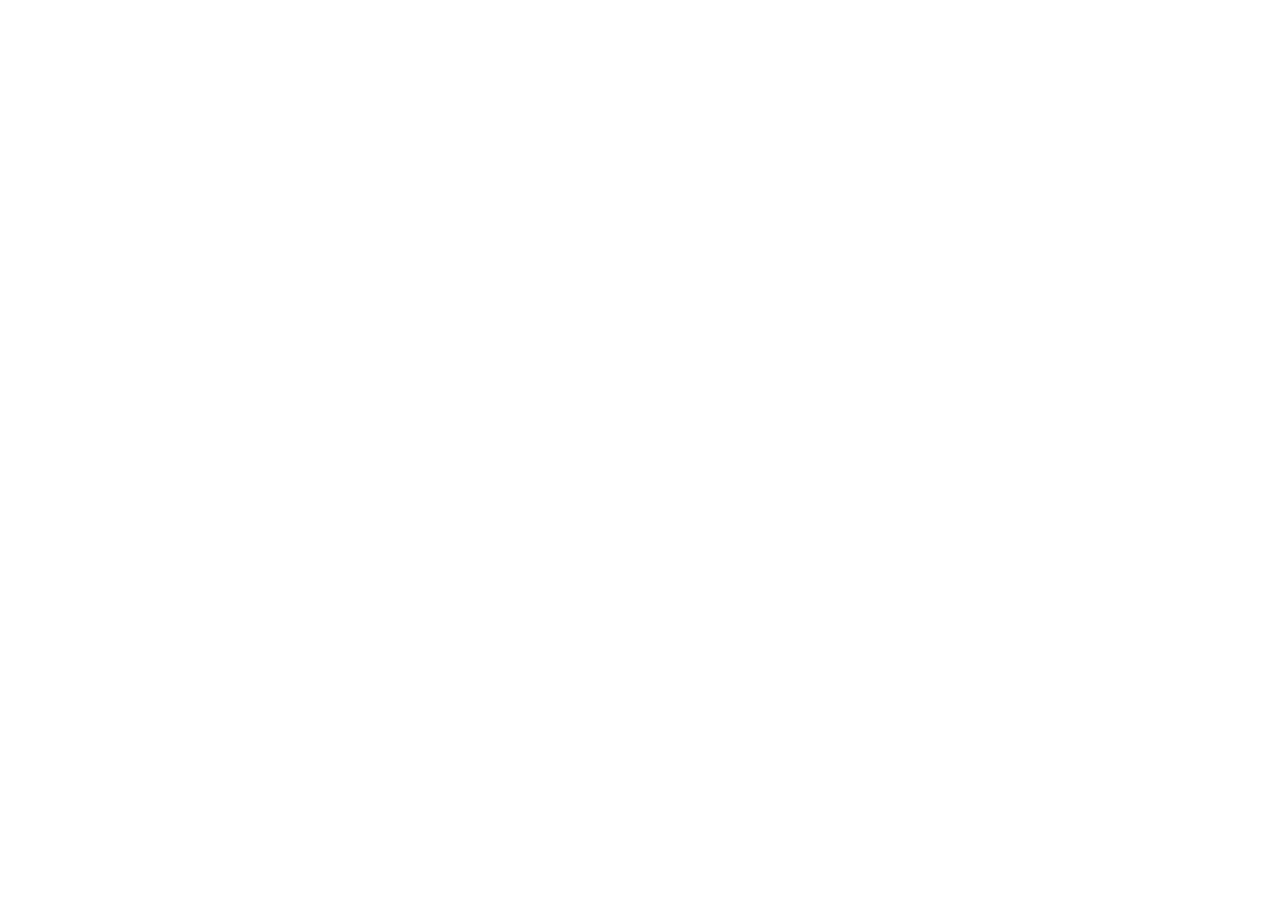
==== lottery/index.html @ cad8c3d2 "Host Thai lottery check page" ====
<!DOCTYPE html>
<html lang="en">
<head>
<meta charset="UTF-8" />
<meta name="viewport" content="width=device-width, initial-scale=1" />
<title>Thai lottery check · last 12 months</title>
<meta http-equiv="refresh" content="0; url=https://piyaster11.github.io/thai-lottery-check/">
<style>
  :root { --bg:#f6f3ee; --ink:#1c1915; --muted:#6e655c; --card:#fffdf9; --line:#e6dccf; --hit:#1f7a4d; --miss:#b42318; }
  * { box-sizing:border-box; }
  body { margin:0; font-family:"Segoe UI","Noto Sans Thai",sans-serif; background:var(--bg); color:var(--ink); }
  .wrap { max-width:980px; margin:0 auto; padding:28px 16px 48px; }
  h1 { font-size:26px; margin:0 0 6px; }
  h2 { font-size:18px; margin:0 0 10px; }
  p { margin:0 0 10px; }
  .sub { color:var(--muted); margin:0 0 18px; }
  .card { background:var(--card); border:1px solid var(--line); border-radius:14px; padding:16px; margin-bottom:14px; }
  table { width:100%; border-collapse:collapse; font-size:14px; }
  th, td { text-align:left; padding:8px 6px; border-bottom:1px solid var(--line); vertical-align:top; }
  th { color:var(--muted); font-size:12px; }
  .hit { color:var(--hit); font-weight:700; }
  .miss { color:var(--miss); font-weight:700; }
  .none { color:var(--muted); }
  .note { color:var(--muted); font-size:13px; }
</style>
</head>
<body>
<div class="wrap">
  <h1>Thai lottery check, last 12 months</h1>
  <p class="sub">Official draws 1 Oct 2025 to 1 Oct 2026. Hit means the page named the exact เลขท้าย 2 ตัว before the draw. Miss means they named other numbers. A dash means no dated post was found for that draw.</p>
  <div class="card">
    <h2>Short answer</h2>
    <p>Nobody famous was reliably right. แม่น้ำหนึ่ง, เจ๊ฟองเบียร์ and เจ๊นุ๊ก missed every draw I could check. Two hits showed up, but both pages listed several numbers, so one hit is not a system. คำชะโนด listed 14 pairs and got 64. อาจารย์กิม listed 5 pairs and got 48.</p>
    <p class="note">A page that posts 10 numbers should get the last 2 digits about 1 time in 10 by luck. Posting more numbers is not skill.</p>
  </div>
  <div class="card">
    <h2>Timeline · เลขท้าย 2 ตัว</h2>
    <table>
      <thead><tr><th>Draw</th><th>เลขท้าย 2 ตัว</th><th>First prize</th><th>Who posted numbers</th><th>Hit or miss</th></tr></thead>
      <tbody>
        <tr><td>1 Oct 2025</td><td>77</td><td>876978</td><td class="none">No dated post found</td><td class="none">—</td></tr>
        <tr><td>16 Oct 2025</td><td>61</td><td>059696</td><td class="none">No dated post found</td><td class="none">—</td></tr>
        <tr><td>1 Nov 2025</td><td>87</td><td>345898</td><td class="none">No dated post found</td><td class="none">—</td></tr>
        <tr><td>16 Nov 2025</td><td>37</td><td>458145</td><td class="none">No dated post found</td><td class="none">—</td></tr>
        <tr><td>1 Dec 2025</td><td>22</td><td>461252</td><td class="none">No dated post found</td><td class="none">—</td></tr>
        <tr><td>16 Dec 2025</td><td>52</td><td>763895</td><td class="none">No dated post found</td><td class="none">—</td></tr>
        <tr><td>2 Jan 2026</td><td>16</td><td>837706</td><td class="none">No dated post found</td><td class="none">—</td></tr>
        <tr><td>17 Jan 2026</td><td>02</td><td>878972</td><td class="none">No dated post found</td><td class="none">—</td></tr>
        <tr><td>1 Feb 2026</td><td>48</td><td>174629</td><td class="none">No dated post found</td><td class="none">—</td></tr>
        <tr><td>16 Feb 2026</td><td>07</td><td>340563</td><td class="none">No dated post found</td><td class="none">—</td></tr>
        <tr><td>1 Mar 2026</td><td>06</td><td>820866</td><td>แม่น้ำหนึ่ง 13 12 16 32 36 26<br>เจ๊ฟองเบียร์ 91 96 92 94<br>เจ๊นุ๊ก 41 43 45 78 79 49</td><td class="miss">Miss<br>Miss<br>Miss</td></tr>
        <tr><td>16 Mar 2026</td><td>64</td><td>833009</td><td class="none">No dated post found</td><td class="none">—</td></tr>
        <tr><td>1 Apr 2026</td><td>47</td><td>292514</td><td>แม่น้ำหนึ่ง 79 74 71 41 94 19</td><td class="miss">Miss</td></tr>
        <tr><td>16 Apr 2026</td><td>77</td><td>309612</td><td class="none">No dated post found</td><td class="none">—</td></tr>
        <tr><td>2 May 2026</td><td>43</td><td>536077</td><td class="none">No dated post found</td><td class="none">—</td></tr>
        <tr><td>16 May 2026</td><td>08</td><td>107387</td><td class="none">No dated post found</td><td class="none">—</td></tr>
        <tr><td>1 Jun 2026</td><td>95</td><td>173770</td><td class="none">No dated post found</td><td class="none">—</td></tr>
        <tr><td>16 Jun 2026</td><td>48</td><td>287184</td><td>แม่น้ำหนึ่ง 51 57 58 71 78 81<br>เจ๊ฟองเบียร์ 91 95 98<br>อาจารย์กิม 41 51 48 58 38</td><td class="miss">Miss<br>Miss<br><span class="hit">Hit 48</span></td></tr>
        <tr><td>1 Jul 2026</td><td>62</td><td>751495</td><td>แม่น้ำหนึ่ง 12 39 13 19 29 23</td><td class="miss">Miss</td></tr>
        <tr><td>16 Jul 2026</td><td>71</td><td>639214</td><td class="none">No dated post found</td><td class="none">—</td></tr>
        <tr><td>1 Aug 2026</td><td>69</td><td>932479</td><td class="none">No dated post found</td><td class="none">—</td></tr>
        <tr><td>16 Aug 2026</td><td>53</td><td>004615</td><td class="none">No dated post found</td><td class="none">—</td></tr>
        <tr><td>1 Sep 2026</td><td>04</td><td>417212</td><td class="none">No dated post found</td><td class="none">—</td></tr>
        <tr><td>16 Sep 2026</td><td>64</td><td>730640</td><td>แม่น้ำหนึ่ง 45 54 42 52 84<br>คำชะโนด 60 61 62 91 90 94 64 65 97 98 36 70 34 78</td><td class="miss">Miss<br><span class="hit">Hit 64</span></td></tr>
        <tr><td>1 Oct 2026</td><td>70</td><td>402701</td><td>แม่น้ำหนึ่ง 74 47 37 43 34 73<br>เจ๊ฟองเบียร์ 71 76 75<br>เจ๊นุ๊ก 60 61 62<br>น้องเพชรกล้า 85 35 24 62 92 68 98 15<br>หวย AI ไทยรัฐ 59 76 66 51 71 61 57 69 15 55</td><td class="miss">Miss<br>Miss<br>Miss<br>Miss<br>Miss</td></tr>
      </tbody>
    </table>
    <p class="note">Repeats in this year: 77, 48 and 64 each came out twice. Everything else came out once.</p>
  </div>
  <div class="card">
    <h2>Score, only the draws I could check</h2>
    <table>
      <thead><tr><th>Page</th><th>Draws checked</th><th>Hit</th><th>Miss</th></tr></thead>
      <tbody>
        <tr><td>แม่น้ำหนึ่ง</td><td>5</td><td>0</td><td class="miss">5</td></tr>
        <tr><td>เจ๊ฟองเบียร์</td><td>3</td><td>0</td><td class="miss">3</td></tr>
        <tr><td>เจ๊นุ๊ก</td><td>2</td><td>0</td><td class="miss">2</td></tr>
        <tr><td>น้องเพชรกล้า</td><td>1</td><td>0</td><td class="miss">1</td></tr>
        <tr><td>หวย AI ไทยรัฐ</td><td>1</td><td>0</td><td class="miss">1</td></tr>
        <tr><td>อาจารย์กิม</td><td>1</td><td class="hit">1</td><td>0</td></tr>
        <tr><td>คำชะโนด</td><td>1</td><td class="hit">1</td><td>0</td></tr>
      </tbody>
    </table>
  </div>
</div>
</body>
</html>
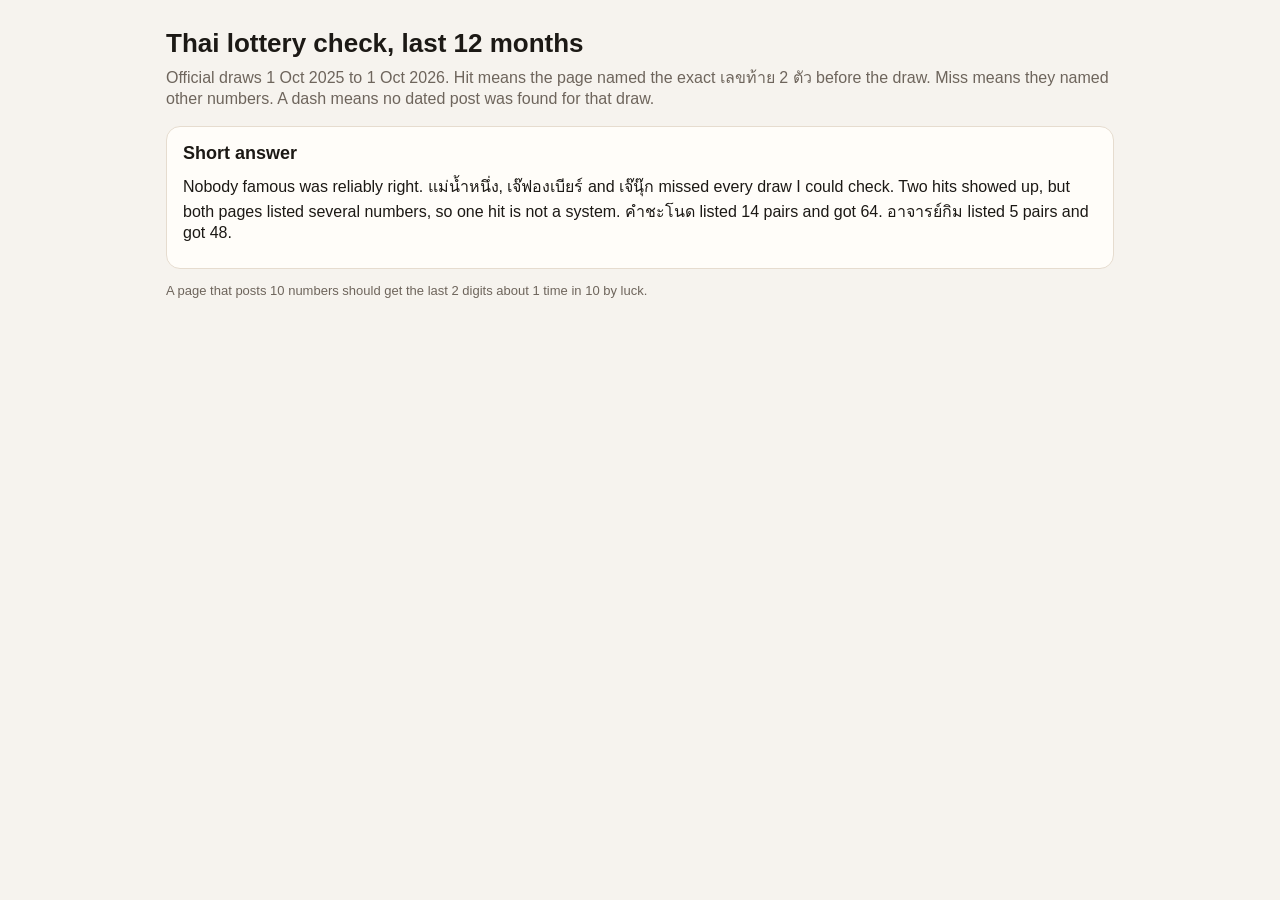
==== commit bfc54752: "Remove redirect so the lottery page stays on this URL" ====
--- a/lottery/index.html
+++ b/lottery/index.html
@@ -4,7 +4,6 @@
 <meta charset="UTF-8" />
 <meta name="viewport" content="width=device-width, initial-scale=1" />
 <title>Thai lottery check · last 12 months</title>
-<meta http-equiv="refresh" content="0; url=https://piyaster11.github.io/thai-lottery-check/">
 <style>
   :root { --bg:#f6f3ee; --ink:#1c1915; --muted:#6e655c; --card:#fffdf9; --line:#e6dccf; --hit:#1f7a4d; --miss:#b42318; }
   * { box-sizing:border-box; }
@@ -31,57 +30,8 @@
   <div class="card">
     <h2>Short answer</h2>
     <p>Nobody famous was reliably right. แม่น้ำหนึ่ง, เจ๊ฟองเบียร์ and เจ๊นุ๊ก missed every draw I could check. Two hits showed up, but both pages listed several numbers, so one hit is not a system. คำชะโนด listed 14 pairs and got 64. อาจารย์กิม listed 5 pairs and got 48.</p>
-    <p class="note">A page that posts 10 numbers should get the last 2 digits about 1 time in 10 by luck. Posting more numbers is not skill.</p>
   </div>
-  <div class="card">
-    <h2>Timeline · เลขท้าย 2 ตัว</h2>
-    <table>
-      <thead><tr><th>Draw</th><th>เลขท้าย 2 ตัว</th><th>First prize</th><th>Who posted numbers</th><th>Hit or miss</th></tr></thead>
-      <tbody>
-        <tr><td>1 Oct 2025</td><td>77</td><td>876978</td><td class="none">No dated post found</td><td class="none">—</td></tr>
-        <tr><td>16 Oct 2025</td><td>61</td><td>059696</td><td class="none">No dated post found</td><td class="none">—</td></tr>
-        <tr><td>1 Nov 2025</td><td>87</td><td>345898</td><td class="none">No dated post found</td><td class="none">—</td></tr>
-        <tr><td>16 Nov 2025</td><td>37</td><td>458145</td><td class="none">No dated post found</td><td class="none">—</td></tr>
-        <tr><td>1 Dec 2025</td><td>22</td><td>461252</td><td class="none">No dated post found</td><td class="none">—</td></tr>
-        <tr><td>16 Dec 2025</td><td>52</td><td>763895</td><td class="none">No dated post found</td><td class="none">—</td></tr>
-        <tr><td>2 Jan 2026</td><td>16</td><td>837706</td><td class="none">No dated post found</td><td class="none">—</td></tr>
-        <tr><td>17 Jan 2026</td><td>02</td><td>878972</td><td class="none">No dated post found</td><td class="none">—</td></tr>
-        <tr><td>1 Feb 2026</td><td>48</td><td>174629</td><td class="none">No dated post found</td><td class="none">—</td></tr>
-        <tr><td>16 Feb 2026</td><td>07</td><td>340563</td><td class="none">No dated post found</td><td class="none">—</td></tr>
-        <tr><td>1 Mar 2026</td><td>06</td><td>820866</td><td>แม่น้ำหนึ่ง 13 12 16 32 36 26<br>เจ๊ฟองเบียร์ 91 96 92 94<br>เจ๊นุ๊ก 41 43 45 78 79 49</td><td class="miss">Miss<br>Miss<br>Miss</td></tr>
-        <tr><td>16 Mar 2026</td><td>64</td><td>833009</td><td class="none">No dated post found</td><td class="none">—</td></tr>
-        <tr><td>1 Apr 2026</td><td>47</td><td>292514</td><td>แม่น้ำหนึ่ง 79 74 71 41 94 19</td><td class="miss">Miss</td></tr>
-        <tr><td>16 Apr 2026</td><td>77</td><td>309612</td><td class="none">No dated post found</td><td class="none">—</td></tr>
-        <tr><td>2 May 2026</td><td>43</td><td>536077</td><td class="none">No dated post found</td><td class="none">—</td></tr>
-        <tr><td>16 May 2026</td><td>08</td><td>107387</td><td class="none">No dated post found</td><td class="none">—</td></tr>
-        <tr><td>1 Jun 2026</td><td>95</td><td>173770</td><td class="none">No dated post found</td><td class="none">—</td></tr>
-        <tr><td>16 Jun 2026</td><td>48</td><td>287184</td><td>แม่น้ำหนึ่ง 51 57 58 71 78 81<br>เจ๊ฟองเบียร์ 91 95 98<br>อาจารย์กิม 41 51 48 58 38</td><td class="miss">Miss<br>Miss<br><span class="hit">Hit 48</span></td></tr>
-        <tr><td>1 Jul 2026</td><td>62</td><td>751495</td><td>แม่น้ำหนึ่ง 12 39 13 19 29 23</td><td class="miss">Miss</td></tr>
-        <tr><td>16 Jul 2026</td><td>71</td><td>639214</td><td class="none">No dated post found</td><td class="none">—</td></tr>
-        <tr><td>1 Aug 2026</td><td>69</td><td>932479</td><td class="none">No dated post found</td><td class="none">—</td></tr>
-        <tr><td>16 Aug 2026</td><td>53</td><td>004615</td><td class="none">No dated post found</td><td class="none">—</td></tr>
-        <tr><td>1 Sep 2026</td><td>04</td><td>417212</td><td class="none">No dated post found</td><td class="none">—</td></tr>
-        <tr><td>16 Sep 2026</td><td>64</td><td>730640</td><td>แม่น้ำหนึ่ง 45 54 42 52 84<br>คำชะโนด 60 61 62 91 90 94 64 65 97 98 36 70 34 78</td><td class="miss">Miss<br><span class="hit">Hit 64</span></td></tr>
-        <tr><td>1 Oct 2026</td><td>70</td><td>402701</td><td>แม่น้ำหนึ่ง 74 47 37 43 34 73<br>เจ๊ฟองเบียร์ 71 76 75<br>เจ๊นุ๊ก 60 61 62<br>น้องเพชรกล้า 85 35 24 62 92 68 98 15<br>หวย AI ไทยรัฐ 59 76 66 51 71 61 57 69 15 55</td><td class="miss">Miss<br>Miss<br>Miss<br>Miss<br>Miss</td></tr>
-      </tbody>
-    </table>
-    <p class="note">Repeats in this year: 77, 48 and 64 each came out twice. Everything else came out once.</p>
-  </div>
-  <div class="card">
-    <h2>Score, only the draws I could check</h2>
-    <table>
-      <thead><tr><th>Page</th><th>Draws checked</th><th>Hit</th><th>Miss</th></tr></thead>
-      <tbody>
-        <tr><td>แม่น้ำหนึ่ง</td><td>5</td><td>0</td><td class="miss">5</td></tr>
-        <tr><td>เจ๊ฟองเบียร์</td><td>3</td><td>0</td><td class="miss">3</td></tr>
-        <tr><td>เจ๊นุ๊ก</td><td>2</td><td>0</td><td class="miss">2</td></tr>
-        <tr><td>น้องเพชรกล้า</td><td>1</td><td>0</td><td class="miss">1</td></tr>
-        <tr><td>หวย AI ไทยรัฐ</td><td>1</td><td>0</td><td class="miss">1</td></tr>
-        <tr><td>อาจารย์กิม</td><td>1</td><td class="hit">1</td><td>0</td></tr>
-        <tr><td>คำชะโนด</td><td>1</td><td class="hit">1</td><td>0</td></tr>
-      </tbody>
-    </table>
-  </div>
+  <p class="note">A page that posts 10 numbers should get the last 2 digits about 1 time in 10 by luck.</p>
 </div>
 </body>
 </html>
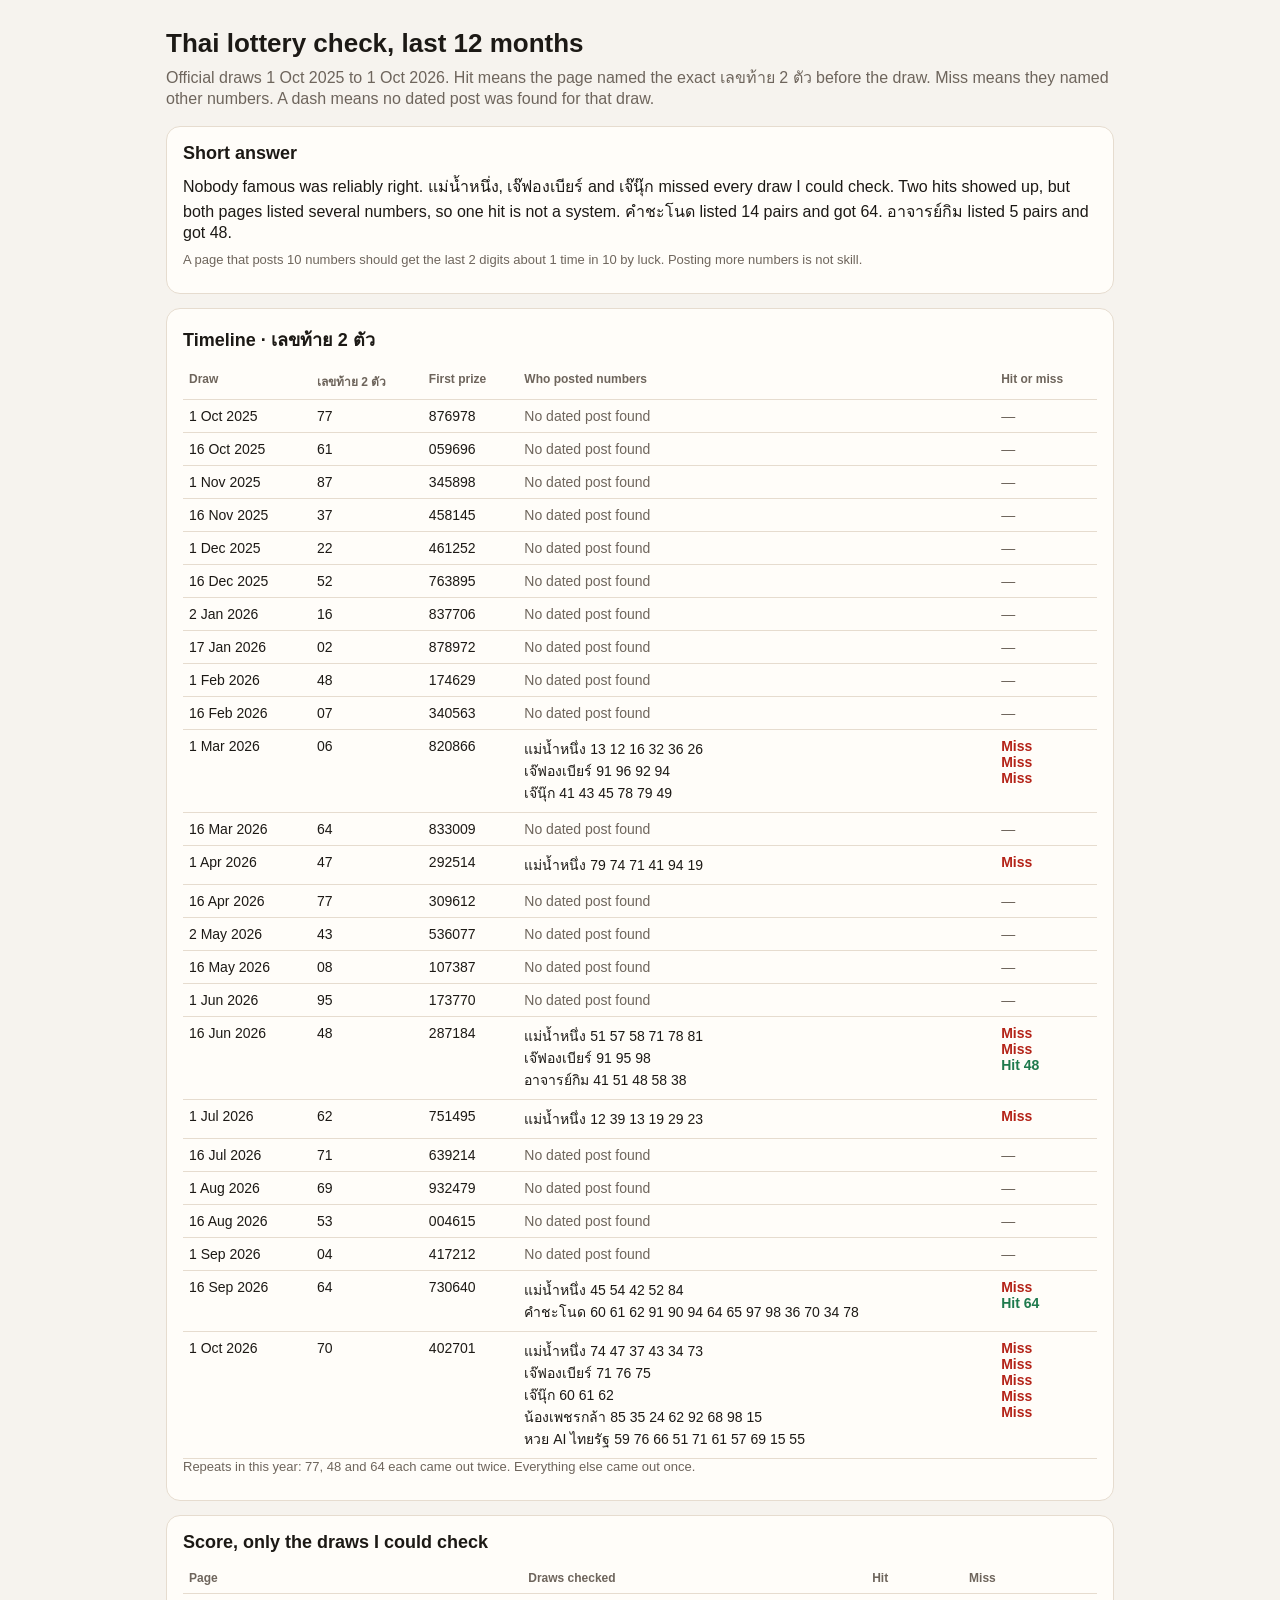
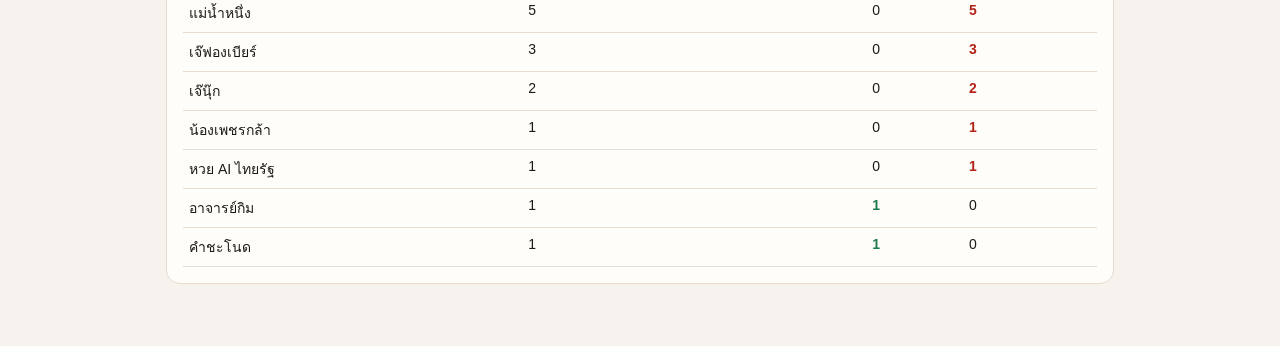
==== commit 7a05cf25: "Restore full lottery timeline page" ====
--- a/lottery/index.html
+++ b/lottery/index.html
@@ -30,8 +30,57 @@
   <div class="card">
     <h2>Short answer</h2>
     <p>Nobody famous was reliably right. แม่น้ำหนึ่ง, เจ๊ฟองเบียร์ and เจ๊นุ๊ก missed every draw I could check. Two hits showed up, but both pages listed several numbers, so one hit is not a system. คำชะโนด listed 14 pairs and got 64. อาจารย์กิม listed 5 pairs and got 48.</p>
+    <p class="note">A page that posts 10 numbers should get the last 2 digits about 1 time in 10 by luck. Posting more numbers is not skill.</p>
   </div>
-  <p class="note">A page that posts 10 numbers should get the last 2 digits about 1 time in 10 by luck.</p>
+  <div class="card">
+    <h2>Timeline · เลขท้าย 2 ตัว</h2>
+    <table>
+      <thead><tr><th>Draw</th><th>เลขท้าย 2 ตัว</th><th>First prize</th><th>Who posted numbers</th><th>Hit or miss</th></tr></thead>
+      <tbody>
+        <tr><td>1 Oct 2025</td><td>77</td><td>876978</td><td class="none">No dated post found</td><td class="none">—</td></tr>
+        <tr><td>16 Oct 2025</td><td>61</td><td>059696</td><td class="none">No dated post found</td><td class="none">—</td></tr>
+        <tr><td>1 Nov 2025</td><td>87</td><td>345898</td><td class="none">No dated post found</td><td class="none">—</td></tr>
+        <tr><td>16 Nov 2025</td><td>37</td><td>458145</td><td class="none">No dated post found</td><td class="none">—</td></tr>
+        <tr><td>1 Dec 2025</td><td>22</td><td>461252</td><td class="none">No dated post found</td><td class="none">—</td></tr>
+        <tr><td>16 Dec 2025</td><td>52</td><td>763895</td><td class="none">No dated post found</td><td class="none">—</td></tr>
+        <tr><td>2 Jan 2026</td><td>16</td><td>837706</td><td class="none">No dated post found</td><td class="none">—</td></tr>
+        <tr><td>17 Jan 2026</td><td>02</td><td>878972</td><td class="none">No dated post found</td><td class="none">—</td></tr>
+        <tr><td>1 Feb 2026</td><td>48</td><td>174629</td><td class="none">No dated post found</td><td class="none">—</td></tr>
+        <tr><td>16 Feb 2026</td><td>07</td><td>340563</td><td class="none">No dated post found</td><td class="none">—</td></tr>
+        <tr><td>1 Mar 2026</td><td>06</td><td>820866</td><td>แม่น้ำหนึ่ง 13 12 16 32 36 26<br>เจ๊ฟองเบียร์ 91 96 92 94<br>เจ๊นุ๊ก 41 43 45 78 79 49</td><td class="miss">Miss<br>Miss<br>Miss</td></tr>
+        <tr><td>16 Mar 2026</td><td>64</td><td>833009</td><td class="none">No dated post found</td><td class="none">—</td></tr>
+        <tr><td>1 Apr 2026</td><td>47</td><td>292514</td><td>แม่น้ำหนึ่ง 79 74 71 41 94 19</td><td class="miss">Miss</td></tr>
+        <tr><td>16 Apr 2026</td><td>77</td><td>309612</td><td class="none">No dated post found</td><td class="none">—</td></tr>
+        <tr><td>2 May 2026</td><td>43</td><td>536077</td><td class="none">No dated post found</td><td class="none">—</td></tr>
+        <tr><td>16 May 2026</td><td>08</td><td>107387</td><td class="none">No dated post found</td><td class="none">—</td></tr>
+        <tr><td>1 Jun 2026</td><td>95</td><td>173770</td><td class="none">No dated post found</td><td class="none">—</td></tr>
+        <tr><td>16 Jun 2026</td><td>48</td><td>287184</td><td>แม่น้ำหนึ่ง 51 57 58 71 78 81<br>เจ๊ฟองเบียร์ 91 95 98<br>อาจารย์กิม 41 51 48 58 38</td><td class="miss">Miss<br>Miss<br><span class="hit">Hit 48</span></td></tr>
+        <tr><td>1 Jul 2026</td><td>62</td><td>751495</td><td>แม่น้ำหนึ่ง 12 39 13 19 29 23</td><td class="miss">Miss</td></tr>
+        <tr><td>16 Jul 2026</td><td>71</td><td>639214</td><td class="none">No dated post found</td><td class="none">—</td></tr>
+        <tr><td>1 Aug 2026</td><td>69</td><td>932479</td><td class="none">No dated post found</td><td class="none">—</td></tr>
+        <tr><td>16 Aug 2026</td><td>53</td><td>004615</td><td class="none">No dated post found</td><td class="none">—</td></tr>
+        <tr><td>1 Sep 2026</td><td>04</td><td>417212</td><td class="none">No dated post found</td><td class="none">—</td></tr>
+        <tr><td>16 Sep 2026</td><td>64</td><td>730640</td><td>แม่น้ำหนึ่ง 45 54 42 52 84<br>คำชะโนด 60 61 62 91 90 94 64 65 97 98 36 70 34 78</td><td class="miss">Miss<br><span class="hit">Hit 64</span></td></tr>
+        <tr><td>1 Oct 2026</td><td>70</td><td>402701</td><td>แม่น้ำหนึ่ง 74 47 37 43 34 73<br>เจ๊ฟองเบียร์ 71 76 75<br>เจ๊นุ๊ก 60 61 62<br>น้องเพชรกล้า 85 35 24 62 92 68 98 15<br>หวย AI ไทยรัฐ 59 76 66 51 71 61 57 69 15 55</td><td class="miss">Miss<br>Miss<br>Miss<br>Miss<br>Miss</td></tr>
+      </tbody>
+    </table>
+    <p class="note">Repeats in this year: 77, 48 and 64 each came out twice. Everything else came out once.</p>
+  </div>
+  <div class="card">
+    <h2>Score, only the draws I could check</h2>
+    <table>
+      <thead><tr><th>Page</th><th>Draws checked</th><th>Hit</th><th>Miss</th></tr></thead>
+      <tbody>
+        <tr><td>แม่น้ำหนึ่ง</td><td>5</td><td>0</td><td class="miss">5</td></tr>
+        <tr><td>เจ๊ฟองเบียร์</td><td>3</td><td>0</td><td class="miss">3</td></tr>
+        <tr><td>เจ๊นุ๊ก</td><td>2</td><td>0</td><td class="miss">2</td></tr>
+        <tr><td>น้องเพชรกล้า</td><td>1</td><td>0</td><td class="miss">1</td></tr>
+        <tr><td>หวย AI ไทยรัฐ</td><td>1</td><td>0</td><td class="miss">1</td></tr>
+        <tr><td>อาจารย์กิม</td><td>1</td><td class="hit">1</td><td>0</td></tr>
+        <tr><td>คำชะโนด</td><td>1</td><td class="hit">1</td><td>0</td></tr>
+      </tbody>
+    </table>
+  </div>
 </div>
 </body>
 </html>
